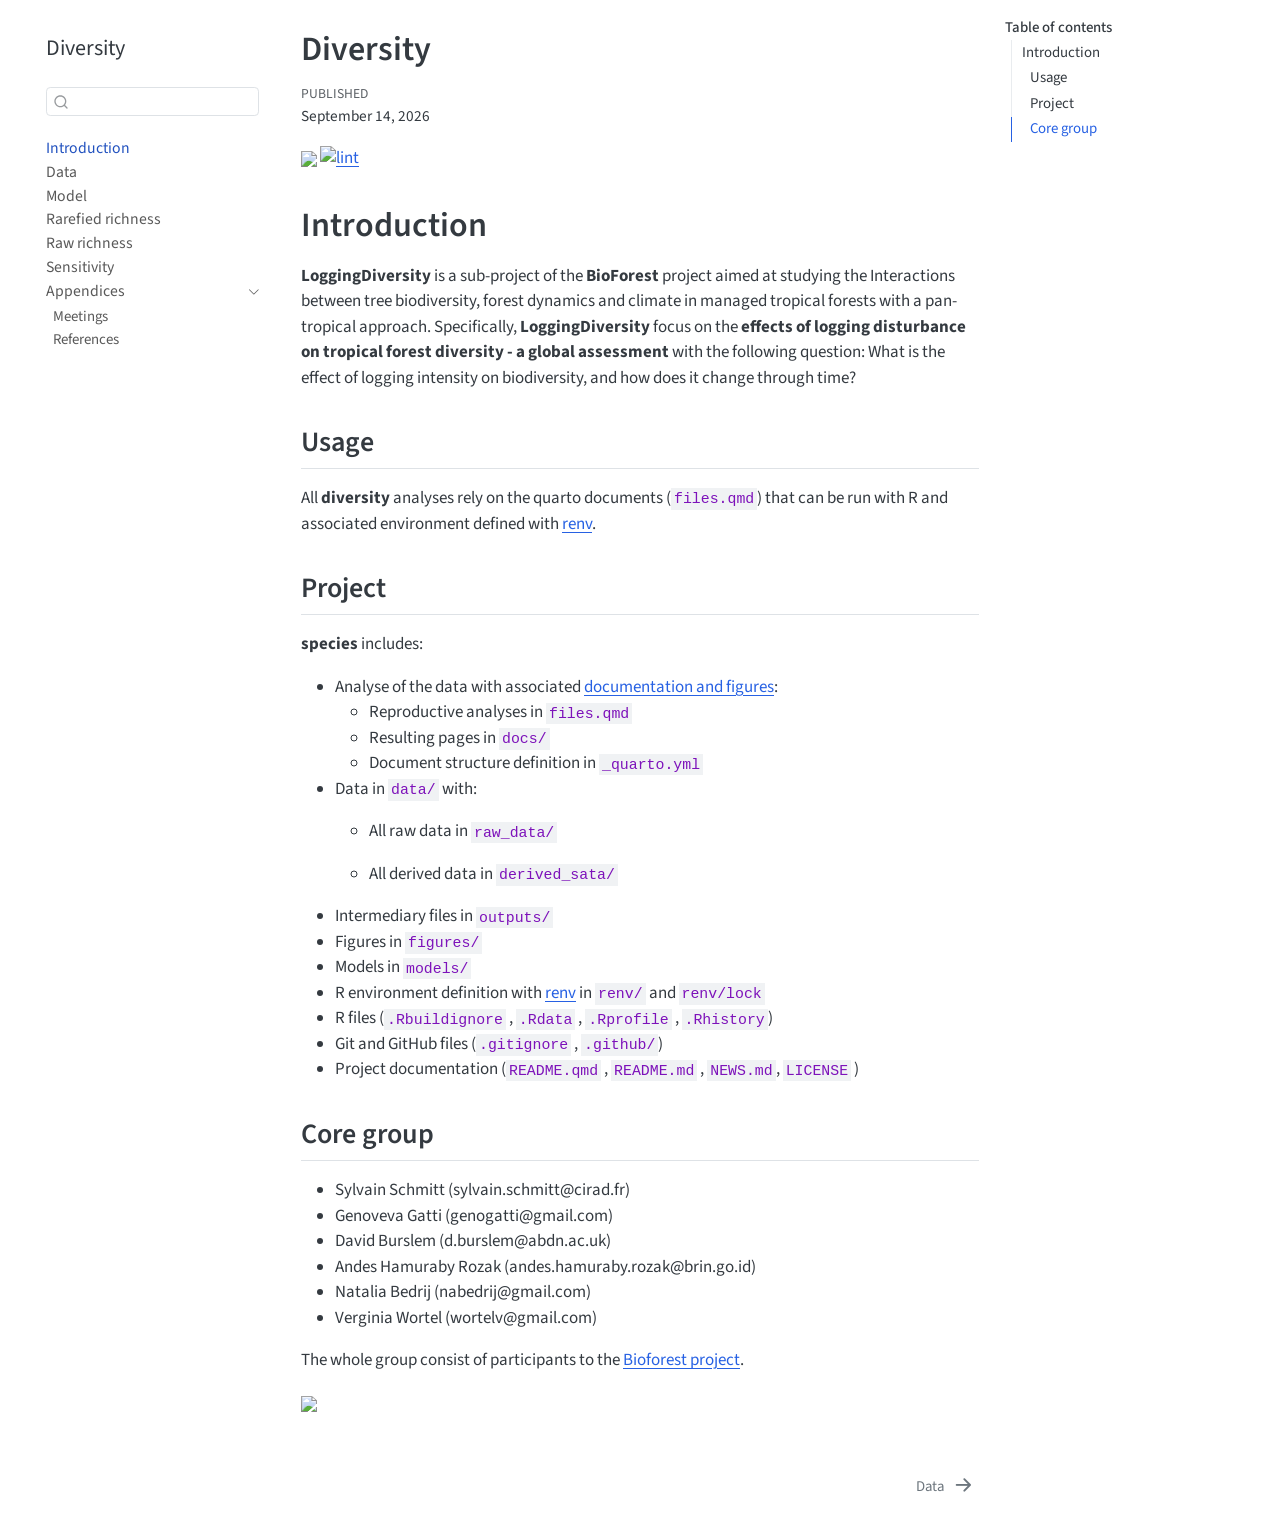
==== docs/index.html @ 365a215e "diversity 0.1.0.9017: new results, figs and text to be updated" ====
<!DOCTYPE html>
<html xmlns="http://www.w3.org/1999/xhtml" lang="en" xml:lang="en"><head>

<meta charset="utf-8">
<meta name="generator" content="quarto-1.10.18">

<meta name="viewport" content="width=device-width, initial-scale=1.0, user-scalable=yes">

<meta name="dcterms.date" content="2026-09-14">

<title>Diversity</title>
<style>
/* Default styles provided by pandoc.
** See https://pandoc.org/MANUAL.html#variables-for-html for config info.
*/
span.smallcaps{font-variant: small-caps;}
div.columns{display: flex; gap: 1.5em;}
div.column{flex: auto;}
@media screen {
div.columns{gap: min(4vw, 1.5em);}
div.column{overflow-x: auto;}
}
div.hanging-indent{margin-left: 1.5em; text-indent: -1.5em;}
ul.task-list{list-style: none;}
ul.task-list li input[type="checkbox"] {
  width: 0.8em;
  margin: 0 0.8em 0.2em -1em; /* quarto-specific, see https://github.com/quarto-dev/quarto-cli/issues/4556 */ 
  vertical-align: middle;
}
</style>


<script src="site_libs/quarto-nav/quarto-nav.js"></script>
<script src="site_libs/quarto-nav/headroom.min.js"></script>
<script src="site_libs/clipboard/clipboard.min.js"></script>
<script src="site_libs/quarto-search/autocomplete.umd.js"></script>
<script src="site_libs/quarto-search/fuse.min.js"></script>
<script src="site_libs/quarto-search/quarto-search.js"></script>
<meta name="quarto:offset" content="./">
<link href="./10_data.html" rel="next">
<script src="site_libs/quarto-html/quarto.js" type="module"></script>
<script src="site_libs/quarto-html/tabsets/tabsets.js" type="module"></script>
<script src="site_libs/quarto-html/popper.min.js"></script>
<script src="site_libs/quarto-html/tippy.umd.min.js"></script>
<script src="site_libs/quarto-html/anchor.min.js"></script>
<link href="site_libs/quarto-html/tippy.css" rel="stylesheet">
<link href="site_libs/quarto-html/quarto-syntax-highlighting-64a204ab8560d761af7679ceaba22944.css" rel="stylesheet" id="quarto-text-highlighting-styles">
<script src="site_libs/bootstrap/bootstrap.min.js"></script>
<link href="site_libs/bootstrap/bootstrap-icons.css" rel="stylesheet">
<link href="site_libs/bootstrap/bootstrap-f2e609f69be186d5c4c9edbe573f62a8.min.css" rel="stylesheet" append-hash="true" id="quarto-bootstrap" data-mode="light">
<script id="quarto-search-options" type="application/json">{
  "location": "sidebar",
  "copy-button": false,
  "collapse-after": 3,
  "panel-placement": "start",
  "type": "textbox",
  "limit": 50,
  "keyboard-shortcut": [
    "f",
    "/",
    "s"
  ],
  "show-item-context": false,
  "language": {
    "search-no-results-text": "No results",
    "search-matching-documents-text": "matching documents",
    "search-copy-link-title": "Copy link to search",
    "search-hide-matches-text": "Hide additional matches",
    "search-more-match-text": "more match in this document",
    "search-more-matches-text": "more matches in this document",
    "search-clear-button-title": "Clear",
    "search-text-placeholder": "",
    "search-detached-cancel-button-title": "Cancel",
    "search-submit-button-title": "Submit",
    "search-label": "Search"
  }
}</script>


</head>

<body class="nav-sidebar floating quarto-light">

<div id="quarto-search-results"></div>
  <header id="quarto-header" class="headroom fixed-top">
  <nav class="quarto-secondary-nav">
    <div class="container-fluid d-flex">
      <button type="button" class="quarto-btn-toggle btn" data-bs-toggle="collapse" role="button" data-bs-target=".quarto-sidebar-collapse-item" aria-controls="quarto-sidebar" aria-expanded="false" aria-label="Toggle sidebar navigation" onclick="if (window.quartoToggleHeadroom) { window.quartoToggleHeadroom(); }">
        <i class="bi bi-layout-text-sidebar-reverse"></i>
      </button>
        <nav class="quarto-page-breadcrumbs" aria-label="breadcrumb"><ol class="breadcrumb"><li class="breadcrumb-item"><a href="./index.html">Introduction</a></li></ol></nav>
        <a class="flex-grow-1" role="navigation" data-bs-toggle="collapse" data-bs-target=".quarto-sidebar-collapse-item" aria-controls="quarto-sidebar" aria-expanded="false" aria-label="Toggle sidebar navigation" onclick="if (window.quartoToggleHeadroom) { window.quartoToggleHeadroom(); }">      
        </a>
      <button type="button" class="btn quarto-search-button" aria-label="Search" onclick="window.quartoOpenSearch();">
        <i class="bi bi-search"></i>
      </button>
    </div>
  </nav>
</header>
<!-- content -->
<div id="quarto-content" class="quarto-container page-columns page-rows-contents page-layout-article">
<!-- sidebar -->
  <nav id="quarto-sidebar" class="sidebar collapse collapse-horizontal quarto-sidebar-collapse-item sidebar-navigation floating overflow-auto">
    <div class="pt-lg-2 mt-2 text-left sidebar-header">
    <div class="sidebar-title mb-0 py-0">
      <a href="./">Diversity</a> 
    </div>
      </div>
        <div class="mt-2 flex-shrink-0 align-items-center">
        <div class="sidebar-search">
        <div id="quarto-search" class="" title="Search"></div>
        </div>
        </div>
    <div class="sidebar-menu-container"> 
    <ul class="list-unstyled mt-1">
        <li class="sidebar-item">
  <div class="sidebar-item-container"> 
  <a href="./index.html" class="sidebar-item-text sidebar-link active">
 <span class="menu-text">Introduction</span></a>
  </div>
</li>
        <li class="sidebar-item">
  <div class="sidebar-item-container"> 
  <a href="./10_data.html" class="sidebar-item-text sidebar-link">
 <span class="menu-text">Data</span></a>
  </div>
</li>
        <li class="sidebar-item">
  <div class="sidebar-item-container"> 
  <a href="./20_model.html" class="sidebar-item-text sidebar-link">
 <span class="menu-text">Model</span></a>
  </div>
</li>
        <li class="sidebar-item">
  <div class="sidebar-item-container"> 
  <a href="./30_rarefied_richness.html" class="sidebar-item-text sidebar-link">
 <span class="menu-text">Rarefied richness</span></a>
  </div>
</li>
        <li class="sidebar-item">
  <div class="sidebar-item-container"> 
  <a href="./31_raw_richness.html" class="sidebar-item-text sidebar-link">
 <span class="menu-text">Raw richness</span></a>
  </div>
</li>
        <li class="sidebar-item">
  <div class="sidebar-item-container"> 
  <a href="./40_sensitivity.html" class="sidebar-item-text sidebar-link">
 <span class="menu-text">Sensitivity</span></a>
  </div>
</li>
        <li class="sidebar-item sidebar-item-section">
      <div class="sidebar-item-container"> 
            <a class="sidebar-item-text sidebar-link text-start" data-bs-toggle="collapse" data-bs-target="#quarto-sidebar-section-1" role="navigation" aria-expanded="true">
 <span class="menu-text">Appendices</span></a>
          <a class="sidebar-item-toggle text-start" data-bs-toggle="collapse" data-bs-target="#quarto-sidebar-section-1" role="navigation" aria-expanded="true" aria-label="Toggle section">
            <i class="bi bi-chevron-right ms-2"></i>
          </a> 
      </div>
      <ul id="quarto-sidebar-section-1" class="collapse list-unstyled sidebar-section depth1 show">  
          <li class="sidebar-item">
  <div class="sidebar-item-container"> 
  <a href="./97_meeting.html" class="sidebar-item-text sidebar-link">
 <span class="menu-text">Meetings</span></a>
  </div>
</li>
          <li class="sidebar-item">
  <div class="sidebar-item-container"> 
  <a href="./99_references.html" class="sidebar-item-text sidebar-link">
 <span class="menu-text">References</span></a>
  </div>
</li>
      </ul>
  </li>
    </ul>
    </div>
</nav>
<div id="quarto-sidebar-glass" class="quarto-sidebar-collapse-item" data-bs-toggle="collapse" data-bs-target=".quarto-sidebar-collapse-item"></div>
<!-- margin-sidebar -->
    <div id="quarto-margin-sidebar" class="sidebar margin-sidebar">
        <nav id="TOC" role="doc-toc" class="toc-active">
    <h2 id="toc-title">Table of contents</h2>
   
  <ul>
  <li><a href="#introduction" id="toc-introduction" class="nav-link active" data-scroll-target="#introduction">Introduction</a>
  <ul class="collapse">
  <li><a href="#usage" id="toc-usage" class="nav-link" data-scroll-target="#usage">Usage</a></li>
  <li><a href="#project" id="toc-project" class="nav-link" data-scroll-target="#project">Project</a></li>
  <li><a href="#core-group" id="toc-core-group" class="nav-link" data-scroll-target="#core-group">Core group</a></li>
  </ul></li>
  </ul>
</nav>
    </div>
<!-- main -->
<main class="content" id="quarto-document-content">

<header id="title-block-header" class="quarto-title-block default">
<div class="quarto-title">
<h1 class="title">Diversity</h1>
</div>



<div class="quarto-title-meta">

    
    <div>
    <div class="quarto-title-meta-heading">Published</div>
    <div class="quarto-title-meta-contents">
      <p class="date">September 14, 2026</p>
    </div>
  </div>
  
    
  </div>
  


</header>


<p><a href="https://www.repostatus.org/#wip"><img src="https://www.repostatus.org/badges/latest/wip.svg" class="img-fluid"></a> <a href="https://github.com/Bioforest-project/diversity/actions?query=workflow%3Alint"><img src="https://github.com/Bioforest-project/diversity/workflows/lint/badge.svg" class="img-fluid" alt="lint"></a></p>
<section id="introduction" class="level1 unnumbered">
<h1 class="unnumbered">Introduction</h1>
<p><strong>LoggingDiversity</strong> is a sub-project of the <strong>BioForest</strong> project aimed at studying the Interactions between tree biodiversity, forest dynamics and climate in managed tropical forests with a pan-tropical approach. Specifically, <strong>LoggingDiversity</strong> focus on the <strong>effects of logging disturbance on tropical forest diversity - a global assessment</strong> with the following question: What is the effect of logging intensity on biodiversity, and how does it change through time?</p>
<section id="usage" class="level2">
<h2 class="anchored" data-anchor-id="usage">Usage</h2>
<p>All <strong>diversity</strong> analyses rely on the quarto documents (<code>files.qmd</code>) that can be run with R and associated environment defined with <a href="https://github.com/Bioforest-project/species#0">renv</a>.</p>
</section>
<section id="project" class="level2">
<h2 class="anchored" data-anchor-id="project">Project</h2>
<p><strong>species</strong> includes:</p>
<ul>
<li>Analyse of the data with associated <a href="https://bioforest-project.github.io/LoggingDiversity/">documentation and figures</a>:
<ul>
<li>Reproductive analyses in <code>files.qmd</code></li>
<li>Resulting pages in <code>docs/</code></li>
<li>Document structure definition in <code>_quarto.yml</code></li>
</ul></li>
<li>Data in <code>data/</code> with:
<ul>
<li><p>All raw data in <code>raw_data/</code></p></li>
<li><p>All derived data in <code>derived_sata/</code></p></li>
</ul></li>
<li>Intermediary files in <code>outputs/</code></li>
<li>Figures in <code>figures/</code></li>
<li>Models in <code>models/</code></li>
<li>R environment definition with <a href="https://rstudio.github.io/renv/articles/renv.html">renv</a> in <code>renv/</code> and <code>renv/lock</code></li>
<li>R files (<code>.Rbuildignore</code> , <code>.Rdata</code> , <code>.Rprofile</code> , <code>.Rhistory</code>)</li>
<li>Git and GitHub files (<code>.gitignore</code> , <code>.github/</code>)</li>
<li>Project documentation (<code>README.qmd</code> , <code>README.md</code> , <code>NEWS.md</code>, <code>LICENSE</code> )</li>
</ul>
</section>
<section id="core-group" class="level2">
<h2 class="anchored" data-anchor-id="core-group">Core group</h2>
<ul>
<li>Sylvain Schmitt (sylvain.schmitt@cirad.fr)</li>
<li>Genoveva Gatti (genogatti@gmail.com)</li>
<li>David Burslem (d.burslem@abdn.ac.uk)</li>
<li>Andes Hamuraby Rozak (andes.hamuraby.rozak@brin.go.id)</li>
<li>Natalia Bedrij (nabedrij@gmail.com)</li>
<li>Verginia Wortel (wortelv@gmail.com)</li>
</ul>
<p>The whole group consist of participants to the <a href="https://www.fondationbiodiversite.fr/la-frb-en-action/programmes-et-projets/le-cesab/bioforest/">Bioforest project</a>.</p>
<p><img src="https://www.fondationbiodiversite.fr/wp-content/uploads/2023/10/bioforest-ws1_web.jpeg" class="img-fluid"></p>


</section>
</section>

</main> <!-- /main -->
<script id="quarto-html-after-body" type="application/javascript">
  window.document.addEventListener("DOMContentLoaded", function (event) {
    const icon = "";
    const anchorJS = new window.AnchorJS();
    anchorJS.options = {
      placement: 'right',
      icon: icon
    };
    anchorJS.add('.anchored');
    const isCodeAnnotation = (el) => {
      for (const clz of el.classList) {
        if (clz.startsWith('code-annotation-')) {                     
          return true;
        }
      }
      return false;
    }
    const onCopySuccess = function(e) {
      // button target
      const button = e.trigger;
      // don't keep focus
      button.blur();
      // flash "checked"
      button.classList.add('code-copy-button-checked');
      var currentTitle = button.getAttribute("title");
      button.setAttribute("title", "Copied!");
      let tooltip;
      if (window.bootstrap) {
        button.setAttribute("data-bs-toggle", "tooltip");
        button.setAttribute("data-bs-placement", "left");
        button.setAttribute("data-bs-title", "Copied!");
        tooltip = new bootstrap.Tooltip(button, 
          { trigger: "manual", 
            customClass: "code-copy-button-tooltip",
            offset: [0, -8]});
        tooltip.show();    
      }
      setTimeout(function() {
        if (tooltip) {
          tooltip.hide();
          button.removeAttribute("data-bs-title");
          button.removeAttribute("data-bs-toggle");
          button.removeAttribute("data-bs-placement");
        }
        button.setAttribute("title", currentTitle);
        button.classList.remove('code-copy-button-checked');
      }, 1000);
      // clear code selection
      e.clearSelection();
    }
    const getTextToCopy = function(trigger) {
      const outerScaffold = trigger.parentElement.cloneNode(true);
      const codeEl = outerScaffold.querySelector('code');
      for (const childEl of codeEl.children) {
        if (isCodeAnnotation(childEl)) {
          childEl.remove();
        }
      }
      return codeEl.innerText;
    }
    const clipboard = new window.ClipboardJS('.code-copy-button:not([data-in-quarto-modal])', {
      text: getTextToCopy
    });
    clipboard.on('success', onCopySuccess);
    if (window.document.getElementById('quarto-embedded-source-code-modal')) {
      const clipboardModal = new window.ClipboardJS('.code-copy-button[data-in-quarto-modal]', {
        text: getTextToCopy,
        container: window.document.getElementById('quarto-embedded-source-code-modal')
      });
      clipboardModal.on('success', onCopySuccess);
    }
      var localhostRegex = new RegExp(/^(?:http|https):\/\/localhost\:?[0-9]*\//);
      var mailtoRegex = new RegExp(/^mailto:/);
        var filterRegex = new RegExp('/' + window.location.host + '/');
      var isInternal = (href) => {
          return filterRegex.test(href) || localhostRegex.test(href) || mailtoRegex.test(href);
      }
      // Inspect non-navigation links and adorn them if external
     var links = window.document.querySelectorAll('a[href]:not(.nav-link):not(.navbar-brand):not(.toc-action):not(.sidebar-link):not(.sidebar-item-toggle):not(.pagination-link):not(.no-external):not([aria-hidden]):not(.dropdown-item):not(.quarto-navigation-tool):not(.about-link)');
      for (var i=0; i<links.length; i++) {
        const link = links[i];
        if (!isInternal(link.href)) {
          // undo the damage that might have been done by quarto-nav.js in the case of
          // links that we want to consider external
          if (link.dataset.originalHref !== undefined) {
            link.href = link.dataset.originalHref;
          }
        }
      }
    function tippyHover(el, contentFn, onTriggerFn, onUntriggerFn) {
      const config = {
        allowHTML: true,
        maxWidth: 500,
        delay: 100,
        arrow: false,
        appendTo: function(el) {
            return el.parentElement;
        },
        interactive: true,
        interactiveBorder: 10,
        theme: 'quarto',
        placement: 'bottom-start',
      };
      if (contentFn) {
        config.content = contentFn;
      }
      if (onTriggerFn) {
        config.onTrigger = onTriggerFn;
      }
      if (onUntriggerFn) {
        config.onUntrigger = onUntriggerFn;
      }
      window.tippy(el, config); 
    }
    const noterefs = window.document.querySelectorAll('a[role="doc-noteref"]');
    for (var i=0; i<noterefs.length; i++) {
      const ref = noterefs[i];
      tippyHover(ref, function() {
        // use id or data attribute instead here
        let href = ref.getAttribute('data-footnote-href') || ref.getAttribute('href');
        try { href = new URL(href).hash; } catch {}
        const id = href.replace(/^#\/?/, "");
        const note = window.document.getElementById(id);
        if (note) {
          return note.innerHTML;
        } else {
          return "";
        }
      });
    }
    const xrefs = window.document.querySelectorAll('a.quarto-xref');
    const processXRef = (id, note) => {
      // Strip column container classes
      const stripColumnClz = (el) => {
        el.classList.remove("page-full", "page-columns");
        if (el.children) {
          for (const child of el.children) {
            stripColumnClz(child);
          }
        }
      }
      stripColumnClz(note)
      if (id === null || id.startsWith('sec-')) {
        // Special case sections, only their first couple elements
        const container = document.createElement("div");
        if (note.children && note.children.length > 2) {
          container.appendChild(note.children[0].cloneNode(true));
          for (let i = 1; i < note.children.length; i++) {
            const child = note.children[i];
            if (child.tagName === "P" && child.innerText === "") {
              continue;
            } else {
              container.appendChild(child.cloneNode(true));
              break;
            }
          }
          if (window.Quarto?.typesetMath) {
            window.Quarto.typesetMath(container);
          }
          return container.innerHTML
        } else {
          if (window.Quarto?.typesetMath) {
            window.Quarto.typesetMath(note);
          }
          return note.innerHTML;
        }
      } else {
        // Remove any anchor links if they are present
        const anchorLink = note.querySelector('a.anchorjs-link');
        if (anchorLink) {
          anchorLink.remove();
        }
        if (window.Quarto?.typesetMath) {
          window.Quarto.typesetMath(note);
        }
        if (note.classList.contains("callout")) {
          return note.outerHTML;
        } else {
          return note.innerHTML;
        }
      }
    }
    for (var i=0; i<xrefs.length; i++) {
      const xref = xrefs[i];
      tippyHover(xref, undefined, function(instance) {
        instance.disable();
        let url = xref.getAttribute('href');
        let hash = undefined; 
        if (url.startsWith('#')) {
          hash = url;
        } else {
          try { hash = new URL(url).hash; } catch {}
        }
        if (hash) {
          const id = hash.replace(/^#\/?/, "");
          const note = window.document.getElementById(id);
          if (note !== null) {
            try {
              const html = processXRef(id, note.cloneNode(true));
              instance.setContent(html);
            } finally {
              instance.enable();
              instance.show();
            }
          } else {
            // See if we can fetch this
            fetch(url.split('#')[0])
            .then(res => res.text())
            .then(html => {
              const parser = new DOMParser();
              const htmlDoc = parser.parseFromString(html, "text/html");
              const note = htmlDoc.getElementById(id);
              if (note !== null) {
                const html = processXRef(id, note);
                instance.setContent(html);
              } 
            }).finally(() => {
              instance.enable();
              instance.show();
            });
          }
        } else {
          // See if we can fetch a full url (with no hash to target)
          // This is a special case and we should probably do some content thinning / targeting
          fetch(url)
          .then(res => res.text())
          .then(html => {
            const parser = new DOMParser();
            const htmlDoc = parser.parseFromString(html, "text/html");
            const note = htmlDoc.querySelector('main.content');
            if (note !== null) {
              // This should only happen for chapter cross references
              // (since there is no id in the URL)
              // remove the first header
              if (note.children.length > 0 && note.children[0].tagName === "HEADER") {
                note.children[0].remove();
              }
              const html = processXRef(null, note);
              instance.setContent(html);
            } 
          }).finally(() => {
            instance.enable();
            instance.show();
          });
        }
      }, function(instance) {
      });
    }
        let selectedAnnoteEl;
        const selectorForAnnotation = ( cell, annotation) => {
          let cellAttr = 'data-code-cell="' + cell + '"';
          let lineAttr = 'data-code-annotation="' +  annotation + '"';
          const selector = 'span[' + cellAttr + '][' + lineAttr + ']';
          return selector;
        }
        const selectCodeLines = (annoteEl) => {
          const doc = window.document;
          const targetCell = annoteEl.getAttribute("data-target-cell");
          const targetAnnotation = annoteEl.getAttribute("data-target-annotation");
          const annoteSpan = window.document.querySelector(selectorForAnnotation(targetCell, targetAnnotation));
          const lines = annoteSpan.getAttribute("data-code-lines").split(",");
          const lineIds = lines.map((line) => {
            return targetCell + "-" + line;
          })
          let top = null;
          let height = null;
          let parent = null;
          if (lineIds.length > 0) {
              //compute the position of the single el (top and bottom and make a div)
              const el = window.document.getElementById(lineIds[0]);
              top = el.offsetTop;
              height = el.offsetHeight;
              parent = el.parentElement.parentElement;
            if (lineIds.length > 1) {
              const lastEl = window.document.getElementById(lineIds[lineIds.length - 1]);
              const bottom = lastEl.offsetTop + lastEl.offsetHeight;
              height = bottom - top;
            }
            if (top !== null && height !== null && parent !== null) {
              // cook up a div (if necessary) and position it 
              let div = window.document.getElementById("code-annotation-line-highlight");
              if (div === null) {
                div = window.document.createElement("div");
                div.setAttribute("id", "code-annotation-line-highlight");
                div.style.position = 'absolute';
                parent.appendChild(div);
              }
              div.style.top = top - 2 + "px";
              div.style.height = height + 4 + "px";
              div.style.left = 0;
              let gutterDiv = window.document.getElementById("code-annotation-line-highlight-gutter");
              if (gutterDiv === null) {
                gutterDiv = window.document.createElement("div");
                gutterDiv.setAttribute("id", "code-annotation-line-highlight-gutter");
                gutterDiv.style.position = 'absolute';
                const codeCell = window.document.getElementById(targetCell);
                const gutter = codeCell.querySelector('.code-annotation-gutter');
                gutter.appendChild(gutterDiv);
              }
              gutterDiv.style.top = top - 2 + "px";
              gutterDiv.style.height = height + 4 + "px";
            }
            selectedAnnoteEl = annoteEl;
          }
        };
        const unselectCodeLines = () => {
          const elementsIds = ["code-annotation-line-highlight", "code-annotation-line-highlight-gutter"];
          elementsIds.forEach((elId) => {
            const div = window.document.getElementById(elId);
            if (div) {
              div.remove();
            }
          });
          selectedAnnoteEl = undefined;
        };
          // Handle positioning of the toggle
      window.addEventListener(
        "resize",
        throttle(() => {
          elRect = undefined;
          if (selectedAnnoteEl) {
            selectCodeLines(selectedAnnoteEl);
          }
        }, 10)
      );
      function throttle(fn, ms) {
      let throttle = false;
      let timer;
        return (...args) => {
          if(!throttle) { // first call gets through
              fn.apply(this, args);
              throttle = true;
          } else { // all the others get throttled
              if(timer) clearTimeout(timer); // cancel #2
              timer = setTimeout(() => {
                fn.apply(this, args);
                timer = throttle = false;
              }, ms);
          }
        };
      }
        // Attach click handler to the DT
        const annoteDls = window.document.querySelectorAll('dt[data-target-cell]');
        for (const annoteDlNode of annoteDls) {
          annoteDlNode.addEventListener('click', (event) => {
            const clickedEl = event.target;
            if (clickedEl !== selectedAnnoteEl) {
              unselectCodeLines();
              const activeEl = window.document.querySelector('dt[data-target-cell].code-annotation-active');
              if (activeEl) {
                activeEl.classList.remove('code-annotation-active');
              }
              selectCodeLines(clickedEl);
              clickedEl.classList.add('code-annotation-active');
            } else {
              // Unselect the line
              unselectCodeLines();
              clickedEl.classList.remove('code-annotation-active');
            }
          });
        }
    const findCites = (el) => {
      const parentEl = el.parentElement;
      if (parentEl) {
        const cites = parentEl.dataset.cites;
        if (cites) {
          return {
            el,
            cites: cites.split(' ')
          };
        } else {
          return findCites(el.parentElement)
        }
      } else {
        return undefined;
      }
    };
    var bibliorefs = window.document.querySelectorAll('a[role="doc-biblioref"]');
    for (var i=0; i<bibliorefs.length; i++) {
      const ref = bibliorefs[i];
      const citeInfo = findCites(ref);
      if (citeInfo) {
        tippyHover(citeInfo.el, function() {
          var popup = window.document.createElement('div');
          citeInfo.cites.forEach(function(cite) {
            var citeDiv = window.document.createElement('div');
            citeDiv.classList.add('hanging-indent');
            citeDiv.classList.add('csl-entry');
            var biblioDiv = window.document.getElementById('ref-' + cite);
            if (biblioDiv) {
              citeDiv.innerHTML = biblioDiv.innerHTML;
            }
            popup.appendChild(citeDiv);
          });
          return popup.innerHTML;
        });
      }
    }
  });
  </script>
<nav class="page-navigation">
  <div class="nav-page nav-page-previous">
  </div>
  <div class="nav-page nav-page-next">
      <a href="./10_data.html" class="pagination-link" aria-label="Data">
        <span class="nav-page-text">Data</span> <i class="bi bi-arrow-right-short"></i>
      </a>
  </div>
</nav>
</div> <!-- /content -->




</body></html>
---- docs/site_libs/quarto-html/quarto-syntax-highlighting-64a204ab8560d761af7679ceaba22944.css ----
/* quarto syntax highlight colors */
:root {
  --quarto-hl-ot-color: #003B4F;
  --quarto-hl-at-color: #657422;
  --quarto-hl-ss-color: #20794D;
  --quarto-hl-an-color: #5E5E5E;
  --quarto-hl-fu-color: #4758AB;
  --quarto-hl-st-color: #20794D;
  --quarto-hl-cf-color: #003B4F;
  --quarto-hl-op-color: #5E5E5E;
  --quarto-hl-er-color: #AD0000;
  --quarto-hl-bn-color: #AD0000;
  --quarto-hl-al-color: #AD0000;
  --quarto-hl-va-color: #111111;
  --quarto-hl-bu-color: inherit;
  --quarto-hl-ex-color: inherit;
  --quarto-hl-pp-color: #AD0000;
  --quarto-hl-in-color: #5E5E5E;
  --quarto-hl-vs-color: #20794D;
  --quarto-hl-wa-color: #5E5E5E;
  --quarto-hl-do-color: #5E5E5E;
  --quarto-hl-im-color: #00769E;
  --quarto-hl-ch-color: #20794D;
  --quarto-hl-dt-color: #AD0000;
  --quarto-hl-fl-color: #AD0000;
  --quarto-hl-co-color: #5E5E5E;
  --quarto-hl-cv-color: #5E5E5E;
  --quarto-hl-cn-color: #8f5902;
  --quarto-hl-sc-color: #5E5E5E;
  --quarto-hl-dv-color: #AD0000;
  --quarto-hl-kw-color: #003B4F;
}

/* other quarto variables */
:root {
  --quarto-font-monospace: SFMono-Regular, Menlo, Monaco, Consolas, "Liberation Mono", "Courier New", monospace;
}

/* syntax highlight based on Pandoc's rules */
pre > code.sourceCode > span {
  color: #003B4F;
}

code.sourceCode > span {
  color: #003B4F;
}

div.sourceCode,
div.sourceCode pre.sourceCode {
  color: #003B4F;
}

/* Normal */
code span {
  color: #003B4F;
}

/* Alert */
code span.al {
  color: #AD0000;
  font-style: inherit;
}

/* Annotation */
code span.an {
  color: #5E5E5E;
  font-style: inherit;
}

/* Attribute */
code span.at {
  color: #657422;
  font-style: inherit;
}

/* BaseN */
code span.bn {
  color: #AD0000;
  font-style: inherit;
}

/* BuiltIn */
code span.bu {
  font-style: inherit;
}

/* ControlFlow */
code span.cf {
  color: #003B4F;
  font-weight: bold;
  font-style: inherit;
}

/* Char */
code span.ch {
  color: #20794D;
  font-style: inherit;
}

/* Constant */
code span.cn {
  color: #8f5902;
  font-style: inherit;
}

/* Comment */
code span.co {
  color: #5E5E5E;
  font-style: inherit;
}

/* CommentVar */
code span.cv {
  color: #5E5E5E;
  font-style: italic;
}

/* Documentation */
code span.do {
  color: #5E5E5E;
  font-style: italic;
}

/* DataType */
code span.dt {
  color: #AD0000;
  font-style: inherit;
}

/* DecVal */
code span.dv {
  color: #AD0000;
  font-style: inherit;
}

/* Error */
code span.er {
  color: #AD0000;
  font-style: inherit;
}

/* Extension */
code span.ex {
  font-style: inherit;
}

/* Float */
code span.fl {
  color: #AD0000;
  font-style: inherit;
}

/* Function */
code span.fu {
  color: #4758AB;
  font-style: inherit;
}

/* Import */
code span.im {
  color: #00769E;
  font-style: inherit;
}

/* Information */
code span.in {
  color: #5E5E5E;
  font-style: inherit;
}

/* Keyword */
code span.kw {
  color: #003B4F;
  font-weight: bold;
  font-style: inherit;
}

/* Operator */
code span.op {
  color: #5E5E5E;
  font-style: inherit;
}

/* Other */
code span.ot {
  color: #003B4F;
  font-style: inherit;
}

/* Preprocessor */
code span.pp {
  color: #AD0000;
  font-style: inherit;
}

/* SpecialChar */
code span.sc {
  color: #5E5E5E;
  font-style: inherit;
}

/* SpecialString */
code span.ss {
  color: #20794D;
  font-style: inherit;
}

/* String */
code span.st {
  color: #20794D;
  font-style: inherit;
}

/* Variable */
code span.va {
  color: #111111;
  font-style: inherit;
}

/* VerbatimString */
code span.vs {
  color: #20794D;
  font-style: inherit;
}

/* Warning */
code span.wa {
  color: #5E5E5E;
  font-style: italic;
}

.prevent-inlining {
  content: "</";
}

/*# sourceMappingURL=9d8d5bb603a83b8298b89080a598c93b.css.map */
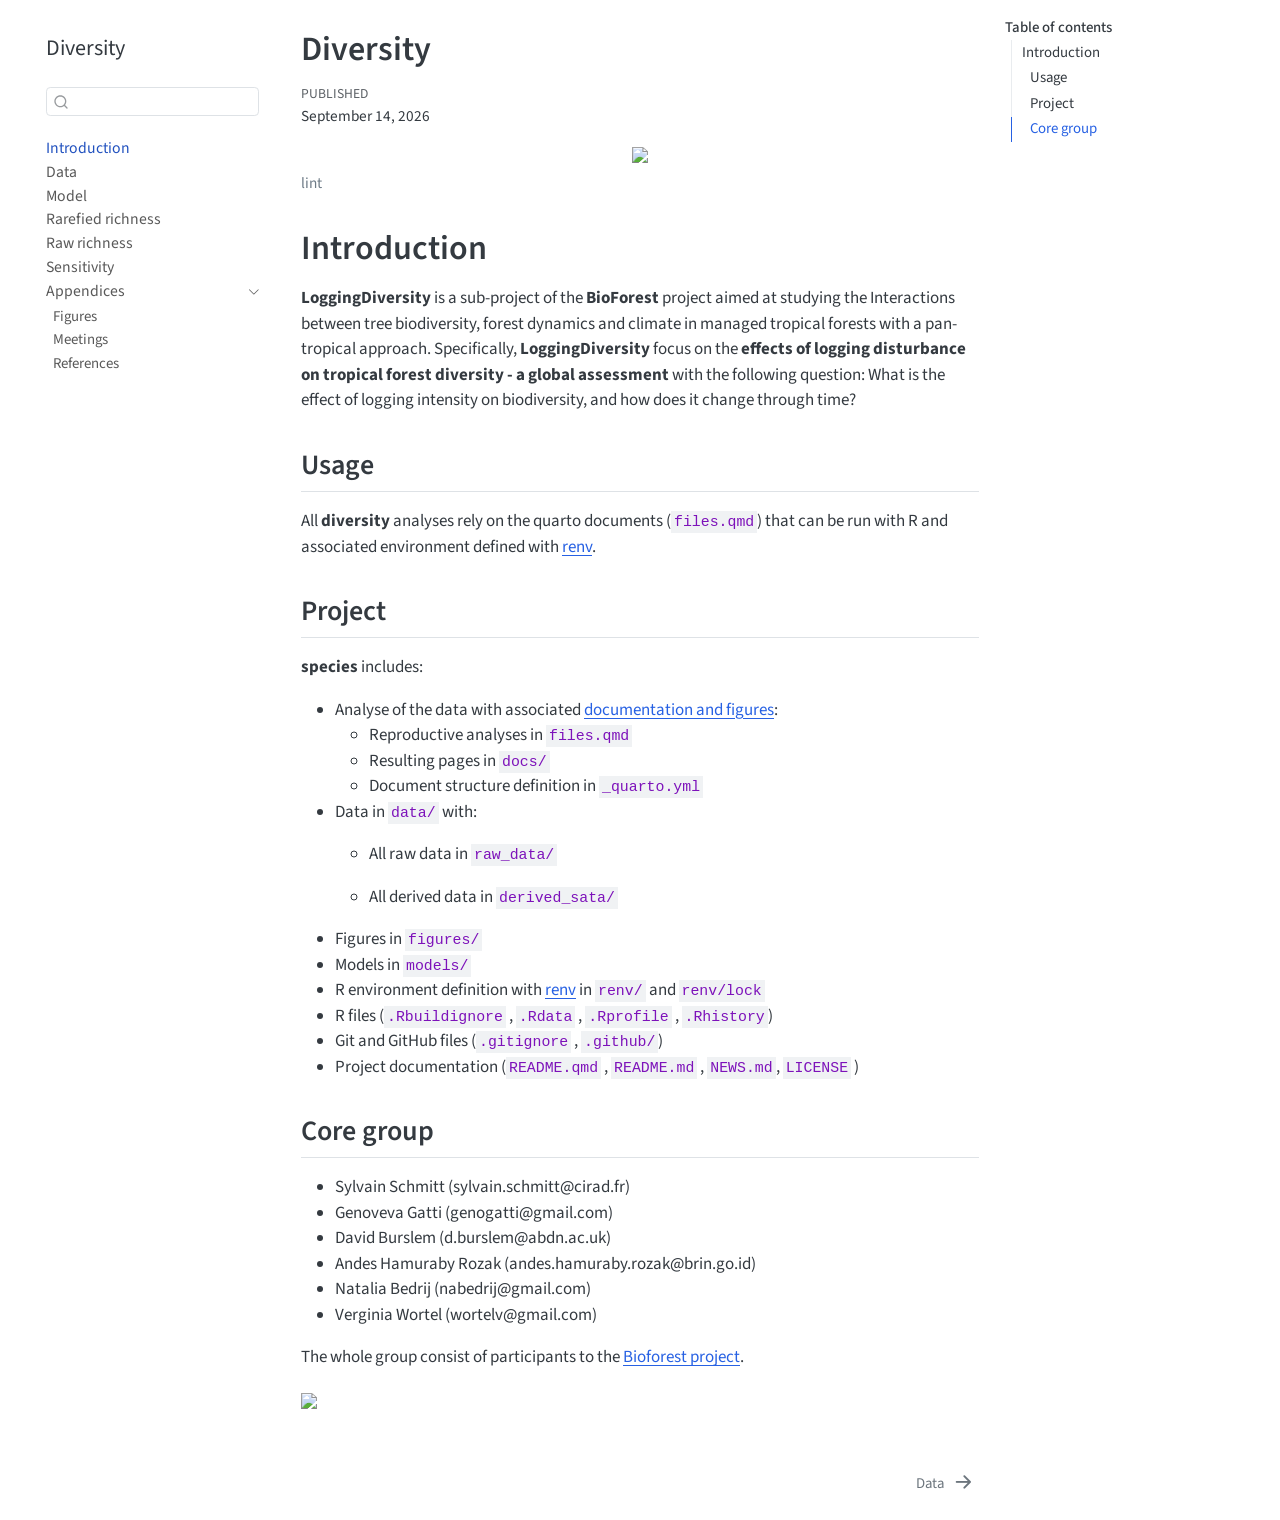
==== commit 8cea574e: "diversity 0.1.0.9018: new figures" ====
--- a/docs/index.html
+++ b/docs/index.html
@@ -160,6 +160,12 @@
       <ul id="quarto-sidebar-section-1" class="collapse list-unstyled sidebar-section depth1 show">  
           <li class="sidebar-item">
   <div class="sidebar-item-container"> 
+  <a href="./96_figures.html" class="sidebar-item-text sidebar-link">
+ <span class="menu-text">Figures</span></a>
+  </div>
+</li>
+          <li class="sidebar-item">
+  <div class="sidebar-item-container"> 
   <a href="./97_meeting.html" class="sidebar-item-text sidebar-link">
  <span class="menu-text">Meetings</span></a>
   </div>
@@ -219,7 +225,12 @@
 </header>
 
 
-<p><a href="https://www.repostatus.org/#wip"><img src="https://www.repostatus.org/badges/latest/wip.svg" class="img-fluid"></a> <a href="https://github.com/Bioforest-project/diversity/actions?query=workflow%3Alint"><img src="https://github.com/Bioforest-project/diversity/workflows/lint/badge.svg" class="img-fluid" alt="lint"></a></p>
+<div class="quarto-figure quarto-figure-center">
+<figure class="figure">
+<p><a href="https://github.com/Bioforest-project/diversity/actions?query=workflow%3Alint"><img src="https://github.com/Bioforest-project/diversity/workflows/lint/badge.svg" class="img-fluid figure-img"></a></p>
+<figcaption>lint</figcaption>
+</figure>
+</div>
 <section id="introduction" class="level1 unnumbered">
 <h1 class="unnumbered">Introduction</h1>
 <p><strong>LoggingDiversity</strong> is a sub-project of the <strong>BioForest</strong> project aimed at studying the Interactions between tree biodiversity, forest dynamics and climate in managed tropical forests with a pan-tropical approach. Specifically, <strong>LoggingDiversity</strong> focus on the <strong>effects of logging disturbance on tropical forest diversity - a global assessment</strong> with the following question: What is the effect of logging intensity on biodiversity, and how does it change through time?</p>
@@ -242,7 +253,6 @@
 <li><p>All raw data in <code>raw_data/</code></p></li>
 <li><p>All derived data in <code>derived_sata/</code></p></li>
 </ul></li>
-<li>Intermediary files in <code>outputs/</code></li>
 <li>Figures in <code>figures/</code></li>
 <li>Models in <code>models/</code></li>
 <li>R environment definition with <a href="https://rstudio.github.io/renv/articles/renv.html">renv</a> in <code>renv/</code> and <code>renv/lock</code></li>
